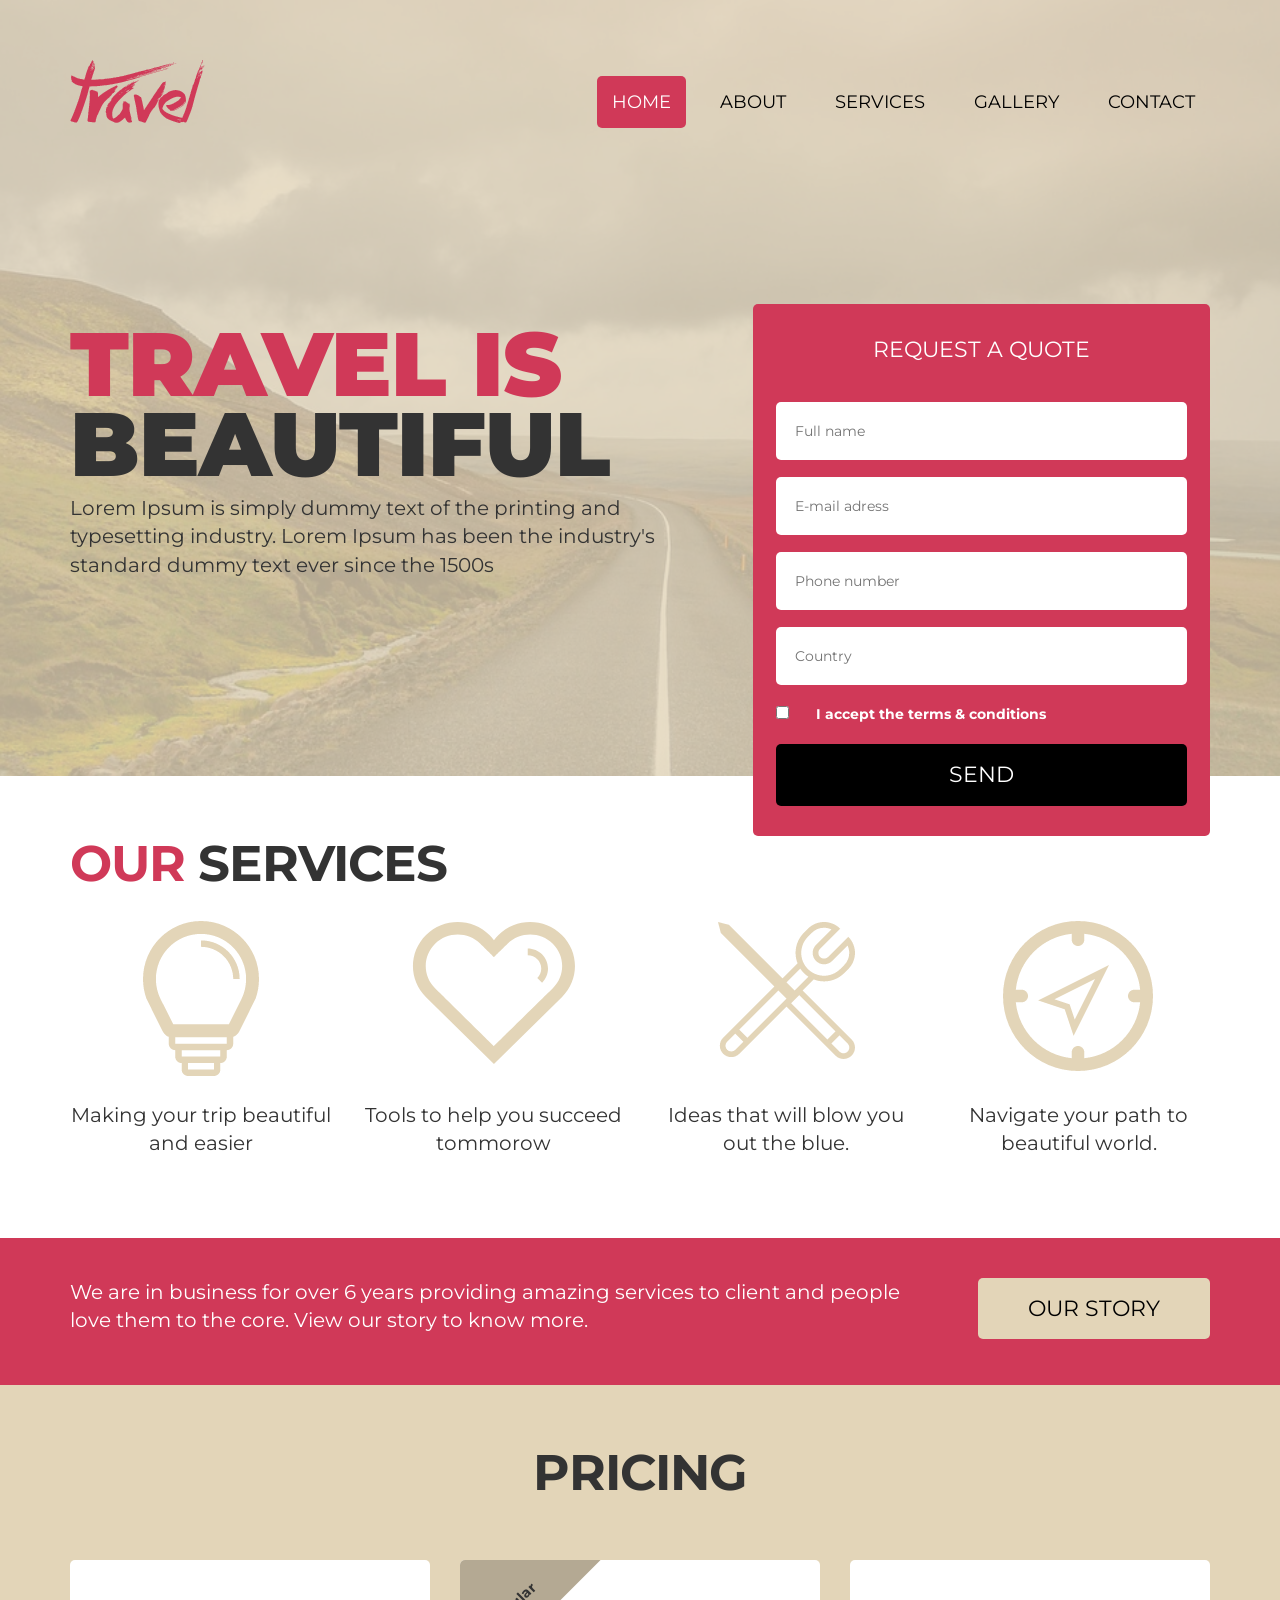
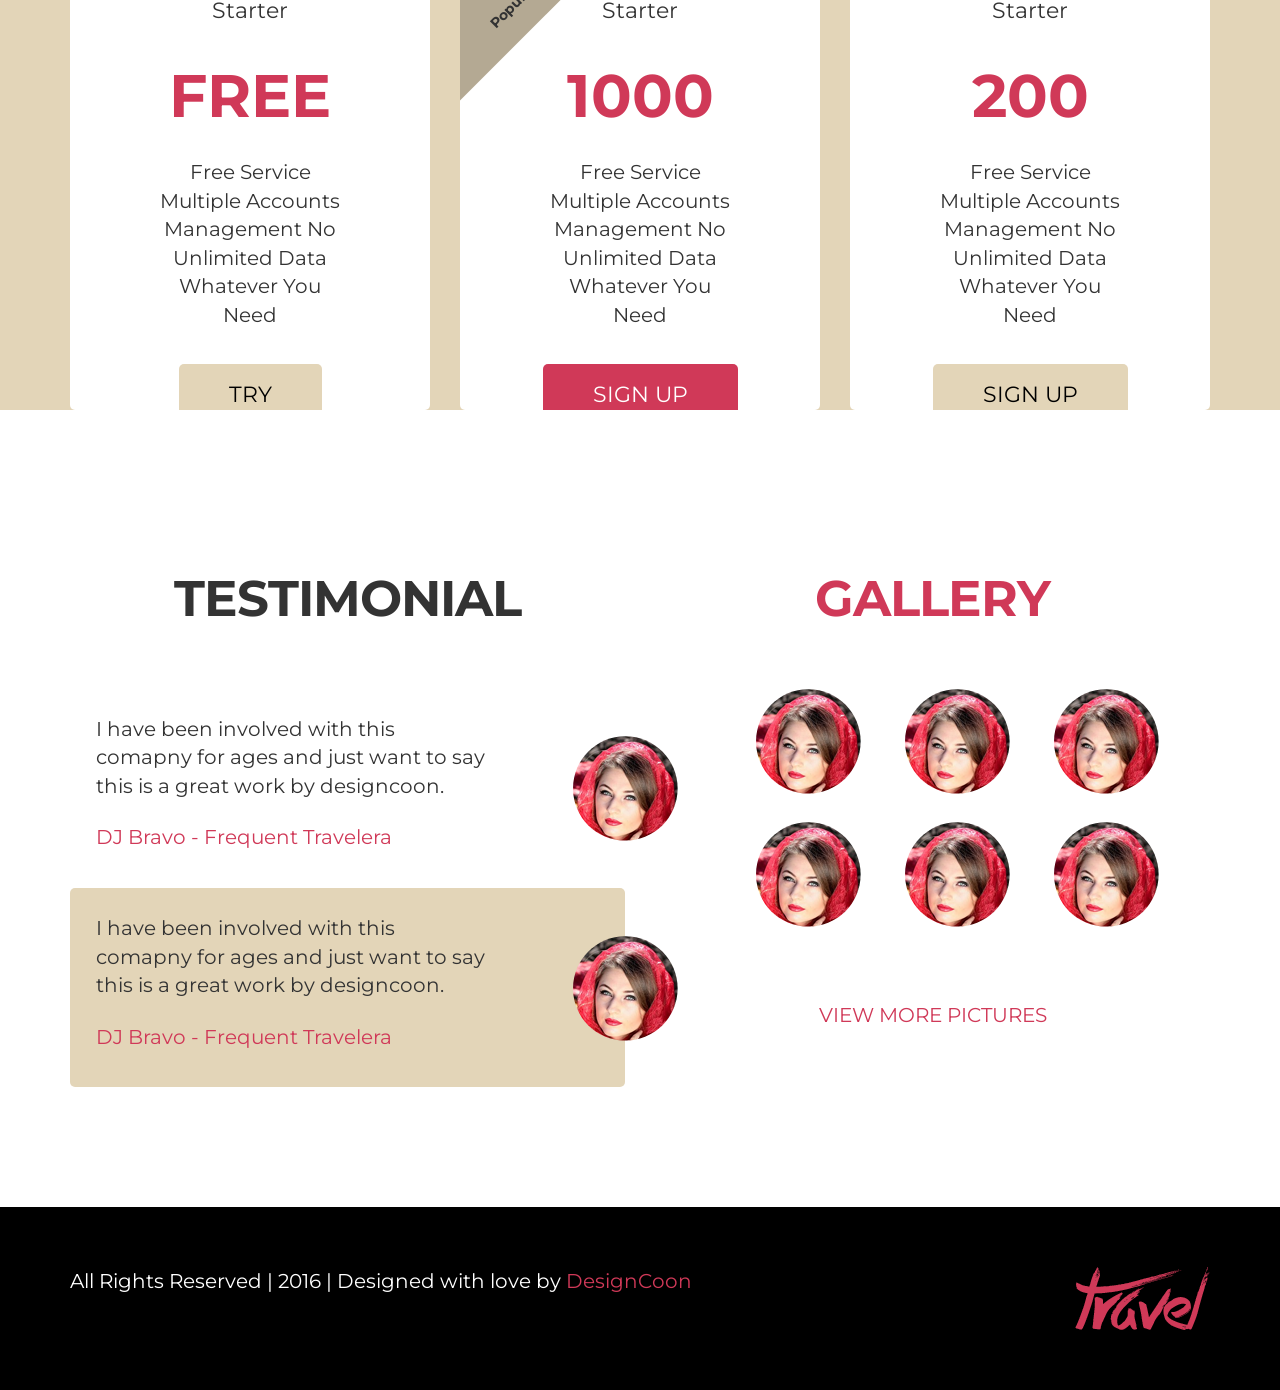
==== index.html @ 68fa76e0 "Сверстали главную страницу" ====
<!DOCTYPE html>
<html lang="en">

<head>
  <meta charset="UTF-8">
  <title>Travel</title>
  <link href="https://fonts.googleapis.com/css?family=Montserrat" rel="stylesheet">
  <link rel="stylesheet" href="https://maxcdn.bootstrapcdn.com/bootstrap/3.3.7/css/bootstrap.min.css">
  <link rel="stylesheet" href="style.css">
</head>

<body>
  <div class="wrapper">
    <div class="section welcome">
      <div class="container">
        <div class="welcome__top clearfix">
          <div class="welcome__logo">
            <img src="img/logo.png" alt="">
          </div>
          <div class="welcome__menu">
            <ul>
              <li class="active"><a href="#">Home</a></li>
              <li><a href="#">About</a></li>
              <li><a href="#">Services</a></li>
              <li><a href="#">Gallery</a></li>
              <li><a href="#">Contact</a></li>
            </ul>
          </div>
        </div>
        <div class="welcome__bottom">
          <div class="row">
            <div class="col-md-7">
              <h1 class="section__title">
                <span class="red">TRAVEL IS</span><br> BEAUTIFUL
              </h1>
              <p class="section__description">
                Lorem Ipsum is simply dummy text of the printing and typesetting industry. Lorem Ipsum has been the industry's standard dummy text ever since the 1500s
              </p>
            </div>
            <div class="col-md-5">
              <div class="section__form">
                <form action="#" class="form">
                  <p class="form__title">REQUEST A QUOTE</p>
                  <input name="name" type="text" placeholder="Full name" class="form__input">
                  <input name="email" type="text" placeholder="E-mail adress" class="form__input">
                  <input name="phone" type="text" placeholder="Phone number" class="form__input">
                  <input name="country" type="text" placeholder="Country" class="form__input">
                  <label for="accept">
                    <input id="accept" type="checkbox" class="form__checkbox"> I accept the terms & conditions
                  </label>
                  <button class="button black form__submit">send</button>
                </form>
              </div>
            </div>
          </div>
        </div>
      </div>
    </div>

    <div class="section services">
      <div class="container">
        <h2 class="section__title"><span class="red">our </span>Services</h2>
        <div class="services__blocks">
          <div class="row">

            <div class="col-md-3">
              <div class="block">
                <h3 class="block__preview"><img src="img/shape-106.png" alt=""></h3>
                <p class="block__description">Making your trip beautiful and easier</p>
              </div>
            </div>
            <div class="col-md-3">
              <div class="block">
                <h3 class="block__preview"><img src="img/shape-108.png" alt=""></h3>
                <p class="block__description">Tools to help you succeed tommorow</p>
              </div>
            </div>
            <div class="col-md-3">
              <div class="block">
                <h3 class="block__preview"><img src="img/shape-127.png" alt=""></h3>
                <p class="block__description">Ideas that will blow you out the blue.</p>
              </div>
            </div>
            <div class="col-md-3">
              <div class="block">
                <h3 class="block__preview"><img src="img/shape-97.png" alt=""></h3>
                <p class="block__description">Navigate your path to beautiful world.</p>
              </div>
            </div>
          </div>
        </div>

      </div>
    </div>

    <div class="section our-story bg-red clearfix">
      <div class="container">
        <div class="row">
          <div class="col-md-9">
            <p class="section__description pull-left">We are in business for over 6 years providing amazing services to client and people love them to the core. View our story to know more.</p>
          </div>
          <div class="col-md-3">
            <a href="#" class="button brown pull-right">our story</a>
          </div>
        </div>
      </div>
    </div>

    <div class="section pricing bg-brown">
      <div class="container">
        <h2 class="section__title">pricing</h2>
        <div class="pricing__blocks">
          <div class="row">
            <div class="col-md-4">
              <div class="block">
                <p class="block__title">Starter</p>
                <h3 class="block__price">FREE</h3>
                <p class="block__description">Free Service Multiple Accounts Management No Unlimited Data Whatever You Need</p>
                <a href="" class="button brown">Try</a>
              </div>
            </div>
            <div class="col-md-4">
              <div class="block">
               <div class="block__tag">
                 <span>Popular</span>
               </div>
                <p class="block__title">Starter</p>
                <h3 class="block__price">1000</h3>
                <p class="block__description">Free Service Multiple Accounts Management No Unlimited Data Whatever You Need</p>
                <a href="" class="button red">sign up</a>
              </div>
            </div>
            <div class="col-md-4">
              <div class="block">
                <p class="block__title">Starter</p>
                <h3 class="block__price">200</h3>
                <p class="block__description">Free Service Multiple Accounts Management No Unlimited Data Whatever You Need</p>
                <a href="" class="button brown">sign up</a>
              </div>
            </div>
          </div>
        </div>
      </div>
    </div>
    
    
    <div class="section gallery">
      <div class="container">
        <div class="row">
          <div class="col-md-6">
            <h2 class="section__title">TESTIMONIAL</h2>
            <div class="gallery__feedbacks">
             
              <div class="feedback">
                <p class="feedback__title">I have been involved with this comapny for ages and just want to say this is a great work by designcoon.</p>
                <p class="feedback__name">
                  DJ Bravo - Frequent Travelera
                </p>
                <div class="feedback__preview">
                  <img src="img/layer-7.png" alt="">
                </div>
              </div>
              
              <div class="feedback bg-brown">
                <p class="feedback__title">I have been involved with this comapny for ages and just want to say this is a great work by designcoon.</p>
                <p class="feedback__name">
                  DJ Bravo - Frequent Travelera
                </p>
                <div class="feedback__preview">
                  <img src="img/layer-7.png" alt="">
                </div>
              </div>
              
            </div>
          </div>
          <div class="col-md-6">
            <h2 class="section__title"><span class="red">gallery</span></h2>
            <div class="gallery__images">
              <div class="image">
                <img src="img/layer-7.png" alt="">
              </div>
              <div class="image">
                <img src="img/layer-7.png" alt="">
              </div>
              <div class="image">
                <img src="img/layer-7.png" alt="">
              </div>
              <div class="image">
                <img src="img/layer-7.png" alt="">
              </div>
              <div class="image">
                <img src="img/layer-7.png" alt="">
              </div>
              <div class="image">
                <img src="img/layer-7.png" alt="">
              </div>
            </div>
            <p class="gallery__more"><a href="#">VIEW MORE PICTURES</a></p>
          </div>
        </div>
      </div>
    </div>
    
    <div class="footer bg-black">
      <div class="container">
        <p class="copyrights pull-left">
          All Rights Reserved |  2016  |  Designed with love by <span class="red">DesignCoon</span>
        </p>
        <div class="logo pull-right">
          <img src="img/logo.png" alt="">
        </div>
      </div>
    </div>
  </div>
</body>

</html>
---- style.css ----
* {
  box-sizing: border-box;
  margin: 0;
  padding: 0;
  font-family: Montserrat; }

p {
  font-size: 20px;
  font-weight: 400; }

ul {
  margin-left: 0;
  list-style: none; }

a {
  text-decoration: none;
  color: #000; }
  a:hover {
    text-decoration: none;
    color: #000; }

.bg-red {
  background-color: #d03958; }

.bg-brown {
  background-color: #e3d5b8; }

.bg-black {
  background-color: #000; }

.red {
  color: #d03958; }

.section__title {
  font-size: 50px;
  font-weight: 700;
  text-transform: uppercase;
  letter-spacing: -1px; }
.section__form {
  background-color: #d03958;
  border-radius: 5px;
  padding: 30px 23px;
  color: #ffffff; }
  .section__form .form__title {
    font-size: 22px;
    margin-bottom: 37px;
    text-transform: uppercase;
    text-align: center; }
  .section__form .form__input {
    border-radius: 5px;
    padding: 19px;
    width: 100%;
    margin-bottom: 17px;
    color: #b5b5b5;
    border: none; }
  .section__form .form__checkbox {
    margin-right: 23px; }
  .section__form .form__submit {
    width: 100%; }
  .section__form .form label {
    margin-bottom: 20px; }

.button {
  font-size: 22px;
  font-weight: 400;
  text-transform: uppercase;
  padding: 15px 50px;
  border-radius: 5px;
  transition: all .5s;
  border: none;
  display: inline-block; }
  .button.red {
    background-color: #d03958;
    color: #fff; }
  .button.brown {
    background-color: #e3d5b8;
    color: #000; }
  .button.black {
    background-color: #000;
    color: #fff; }
  .button:hover {
    background-color: #fff;
    color: #d03958; }

.welcome {
  padding-top: 60px;
  background: url(img/roadway-1149579_960_720.jpg) top center no-repeat;
  background-size: 100% 100%;
  position: relative; }
  .welcome:before {
    content: " ";
    display: block;
    position: absolute;
    top: 0;
    left: 0;
    right: 0;
    bottom: 0;
    background-color: #e3d5b8;
    opacity: 0.8; }
  .welcome__top {
    position: relative;
    z-index: 10; }
  .welcome__bottom {
    margin-top: 178px; }
  .welcome__logo {
    float: left; }
  .welcome__menu {
    float: right;
    margin-top: 30px; }
    .welcome__menu ul li {
      display: inline-block;
      margin-left: 15px; }
      .welcome__menu ul li a {
        font-size: 18px;
        text-transform: uppercase;
        padding: 15px;
        border-radius: 5px; }
      .welcome__menu ul li.active a {
        background: #d03958;
        color: #fff; }
  .welcome .section__title {
    font-size: 90px;
    font-weight: 900;
    line-height: 80px; }
  .welcome .section__form {
    margin-bottom: -60px; }

.services {
  padding: 40px 0 70px; }
  .services__blocks {
    text-align: center; }
    .services__blocks .block__preview {
      height: 170px; }
      .services__blocks .block__preview img {
        max-width: 100%; }

.our-story {
  color: #fff;
  padding: 40px 0; }

.pricing .section__title {
  text-align: center;
  margin: 60px 0; }
.pricing__blocks {
  text-align: center; }
  .pricing__blocks .block {
    padding: 35px 15px;
    background-color: #fff;
    border-radius: 5px;
    height: 450px;
    position: relative;
    overflow: hidden; }
    .pricing__blocks .block__title {
      font-size: 22px;
      margin-bottom: 37px; }
    .pricing__blocks .block__price {
      font-size: 60px;
      font-weight: 700;
      color: #d03958;
      text-transform: uppercase;
      margin-bottom: 29px; }
    .pricing__blocks .block__description {
      margin: 0 auto 34px;
      max-width: 200px; }
    .pricing__blocks .block__tag {
      position: absolute;
      left: -96px;
      top: -76px;
      background-color: #b4a993;
      padding: 127px 82px 20px;
      transform: rotate(-45deg);
      font-weight: bold; }

.gallery {
  text-align: center;
  margin-top: 141px;
  margin-bottom: 120px; }
  .gallery .section__title {
    margin-bottom: 63px; }
  .gallery__feedbacks .feedback {
    position: relative;
    text-align: left;
    border-radius: 5px;
    padding: 26px;
    padding-right: 130px; }
    .gallery__feedbacks .feedback__preview {
      position: Absolute;
      width: 105px;
      height: 105px;
      right: -53px;
      top: calc(50% - 52px); }
      .gallery__feedbacks .feedback__preview img {
        width: 100%; }
    .gallery__feedbacks .feedback__name {
      margin-top: 23px;
      color: #d03958; }
  .gallery__images {
    padding-left: 50px; }
    .gallery__images .image {
      display: inline-block;
      margin: 0 20px 28px; }
  .gallery__more {
    margin-top: 46px; }
    .gallery__more a {
      color: #d03958; }

.footer {
  padding: 60px 0;
  color: #fff; }

/*# sourceMappingURL=style.css.map */
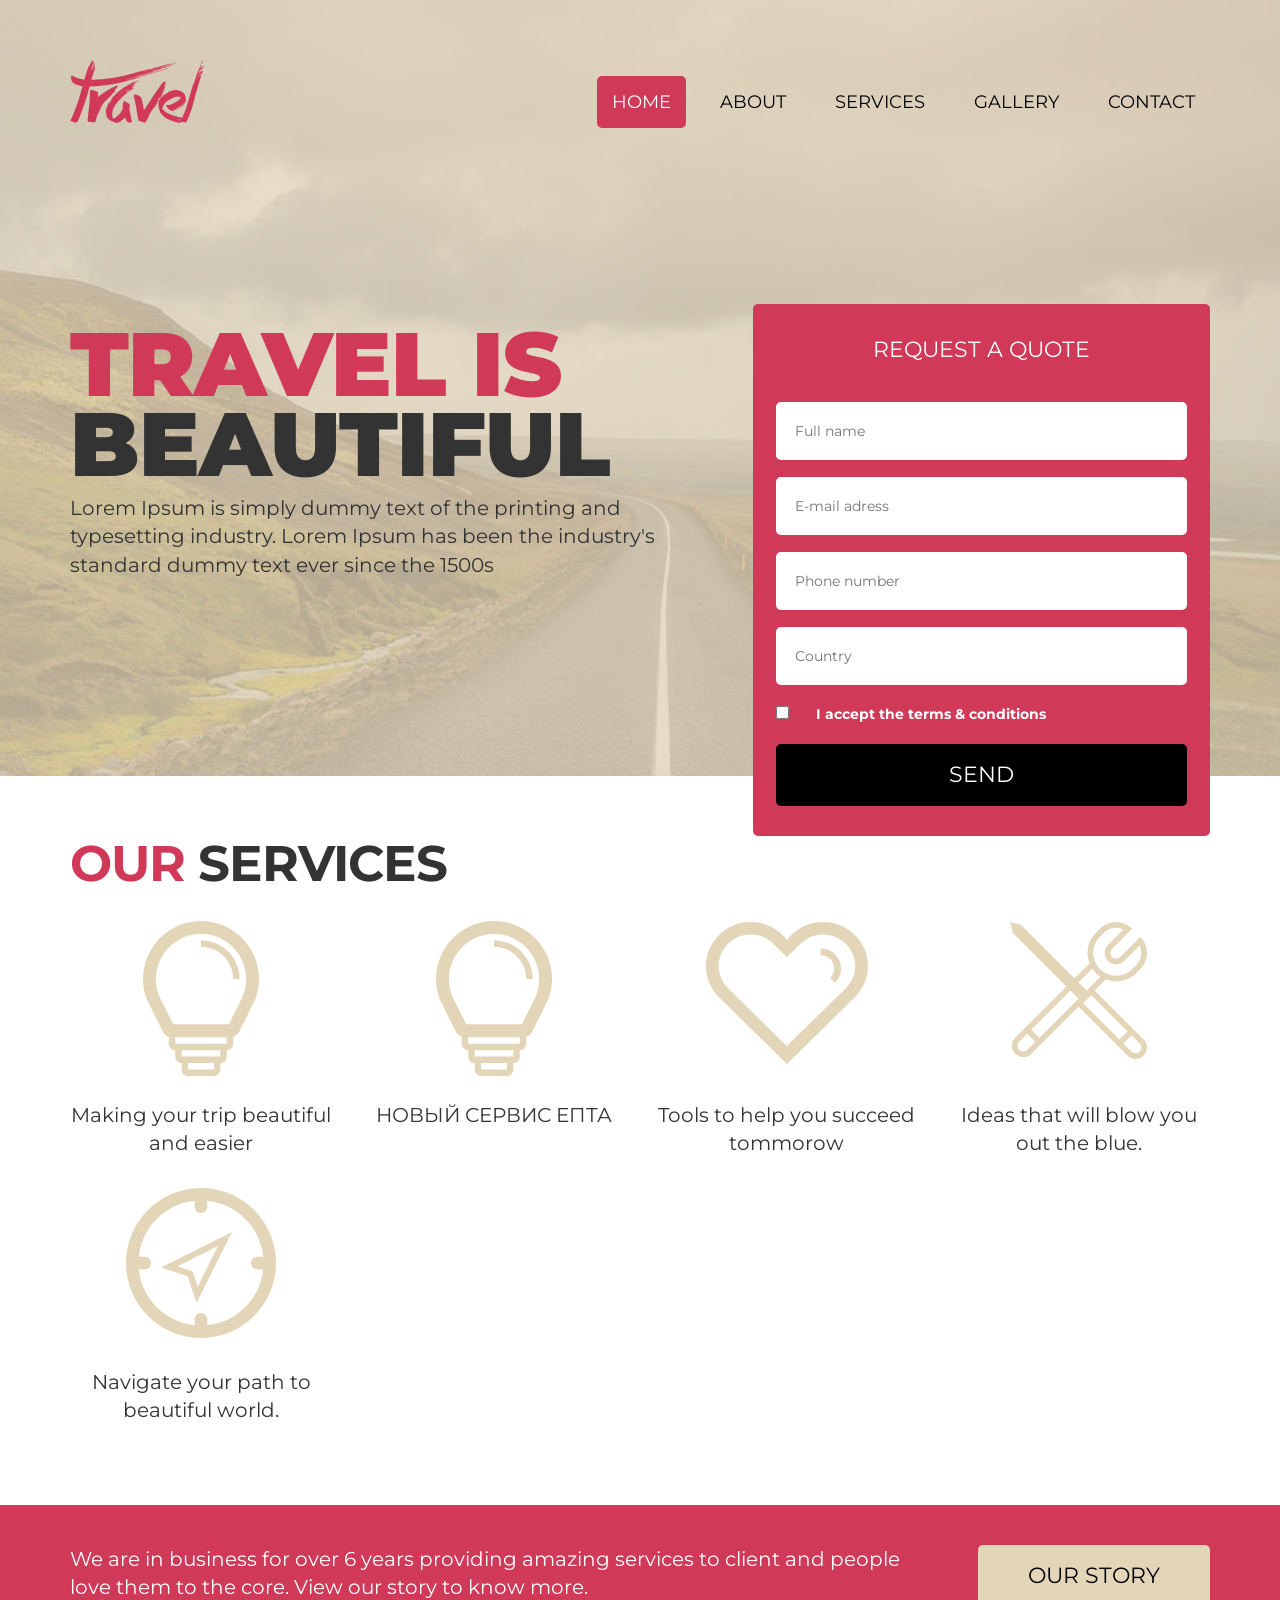
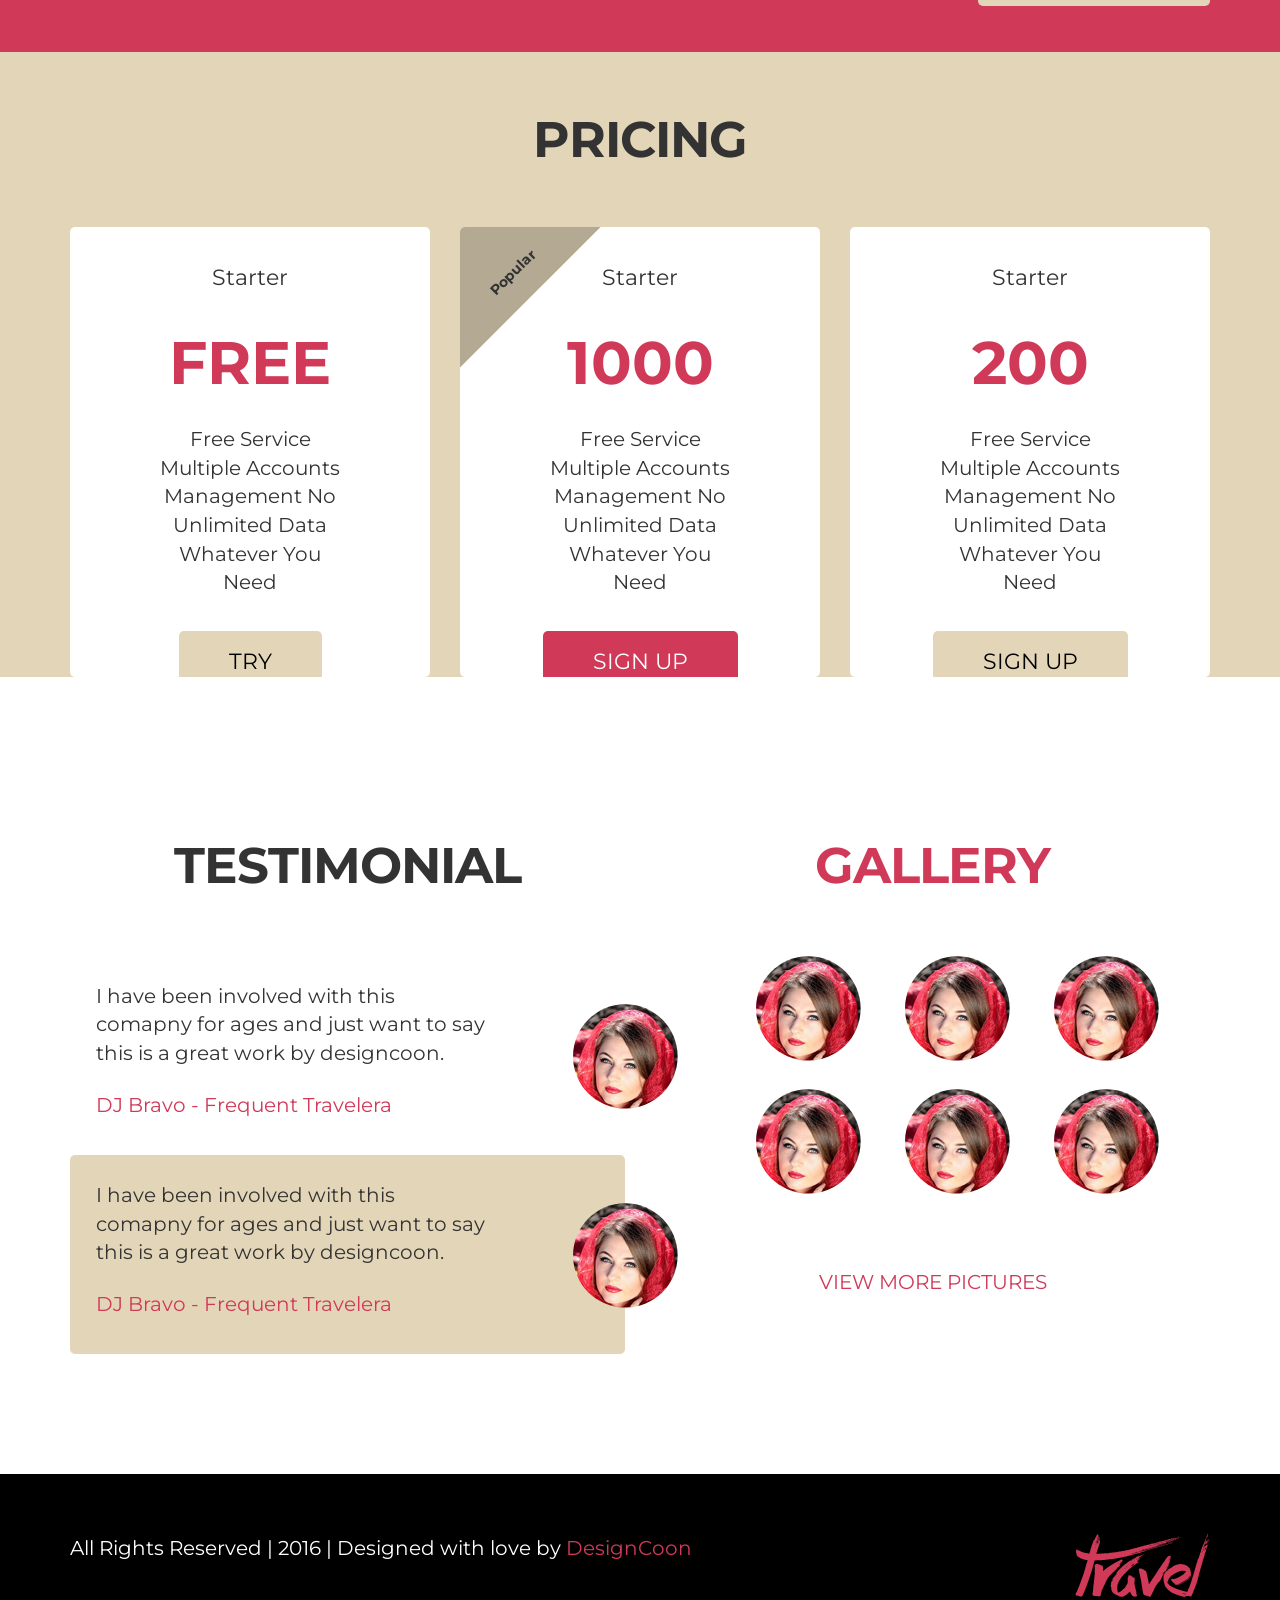
==== commit e577ce46: "Добавил новый сервис" ====
--- a/index.html
+++ b/index.html
@@ -69,6 +69,14 @@
                 <p class="block__description">Making your trip beautiful and easier</p>
               </div>
             </div>
+            
+             <div class="col-md-3">
+              <div class="block">
+                <h3 class="block__preview"><img src="img/shape-106.png" alt=""></h3>
+                <p class="block__description">НОВЫЙ СЕРВИС ЕПТА</p>
+              </div>
+            </div>
+            
             <div class="col-md-3">
               <div class="block">
                 <h3 class="block__preview"><img src="img/shape-108.png" alt=""></h3>
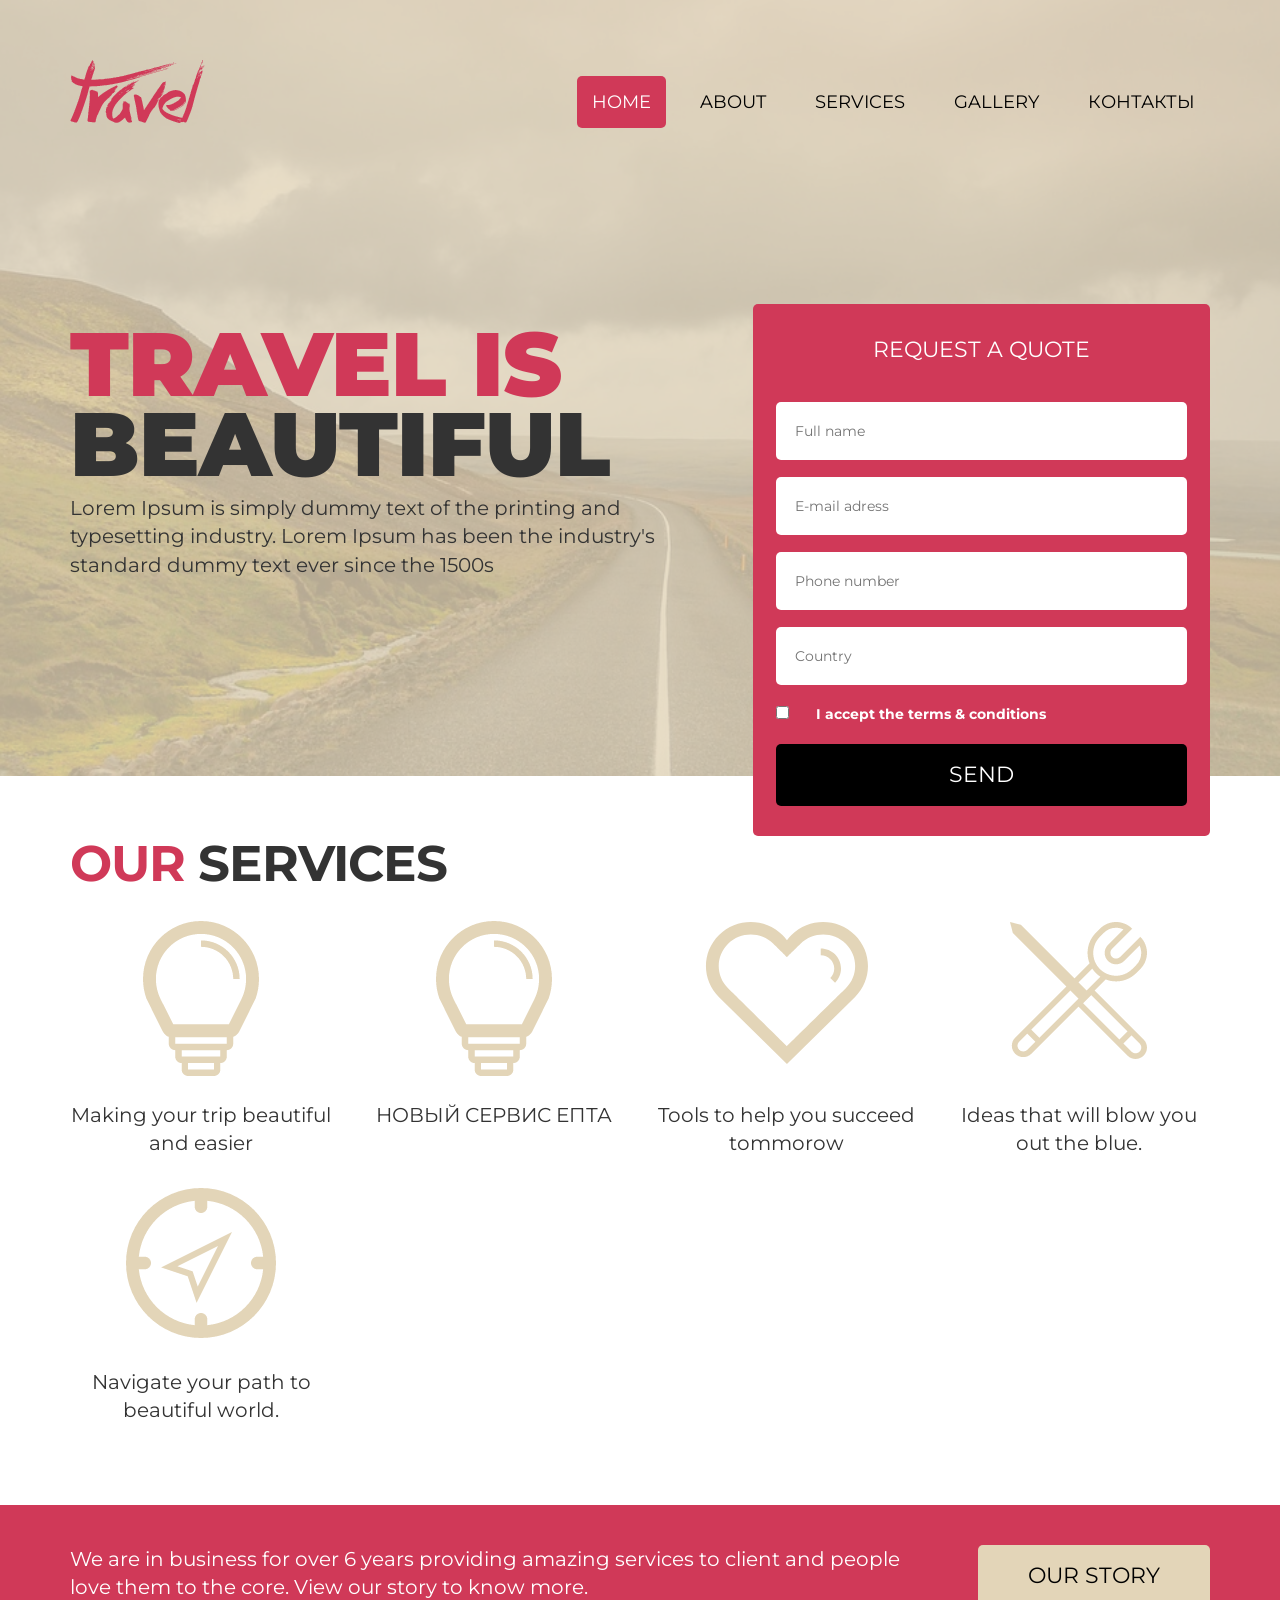
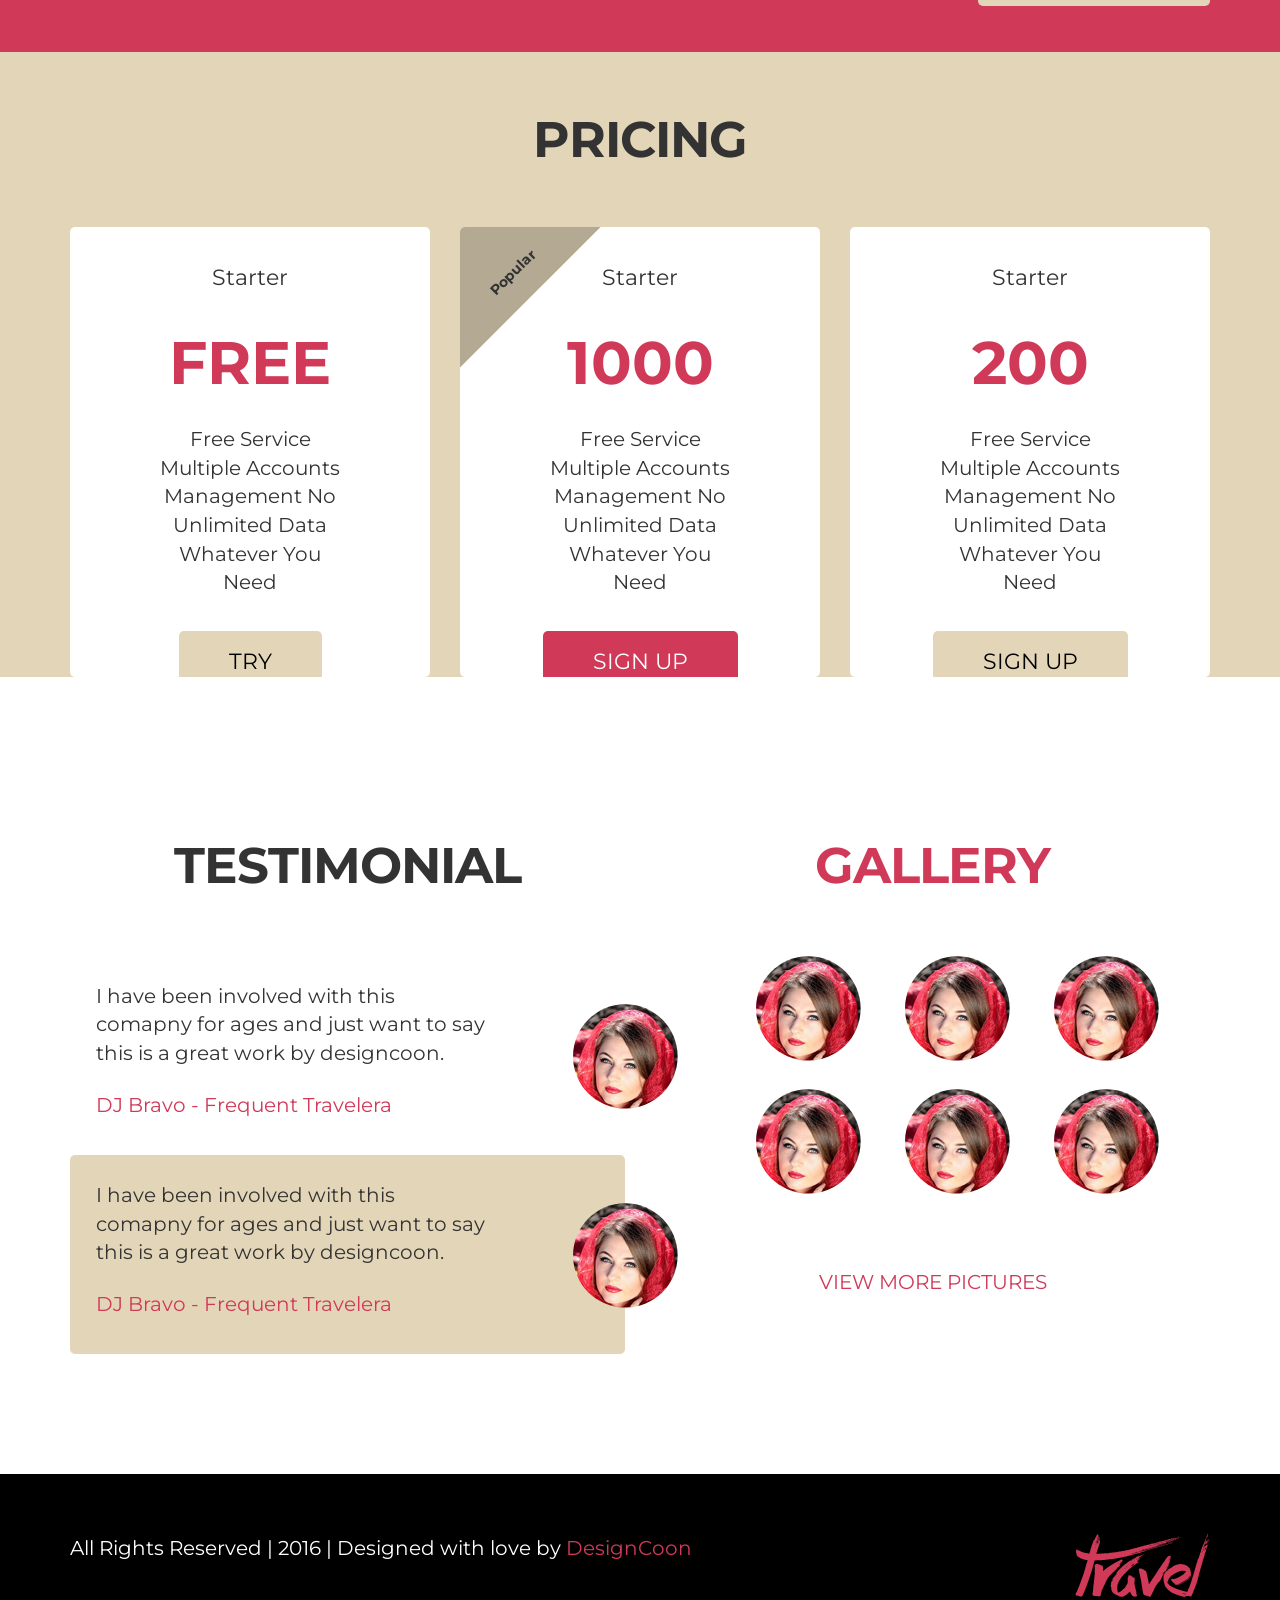
==== commit 699a7f92: "Переименовал пункт меню" ====
--- a/index.html
+++ b/index.html
@@ -23,7 +23,7 @@
               <li><a href="#">About</a></li>
               <li><a href="#">Services</a></li>
               <li><a href="#">Gallery</a></li>
-              <li><a href="#">Contact</a></li>
+              <li><a href="#">Контакты</a></li>
             </ul>
           </div>
         </div>
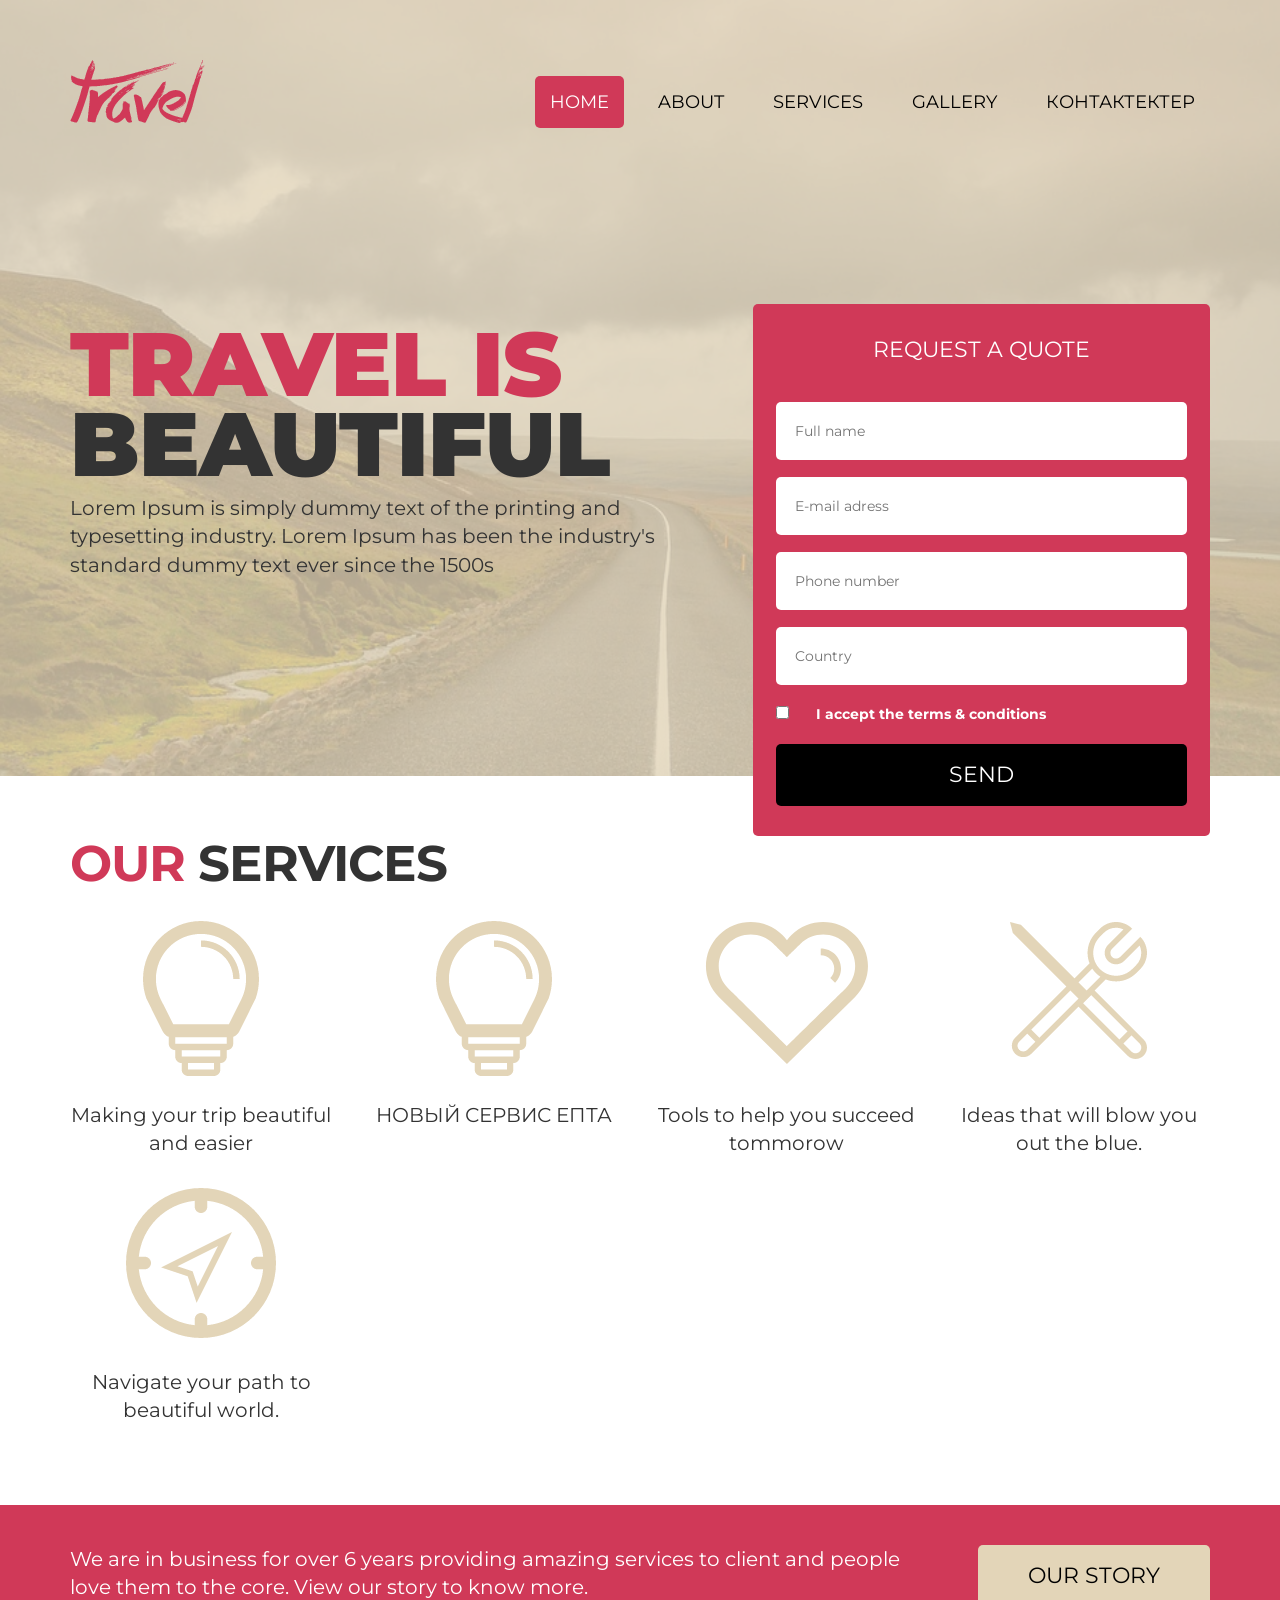
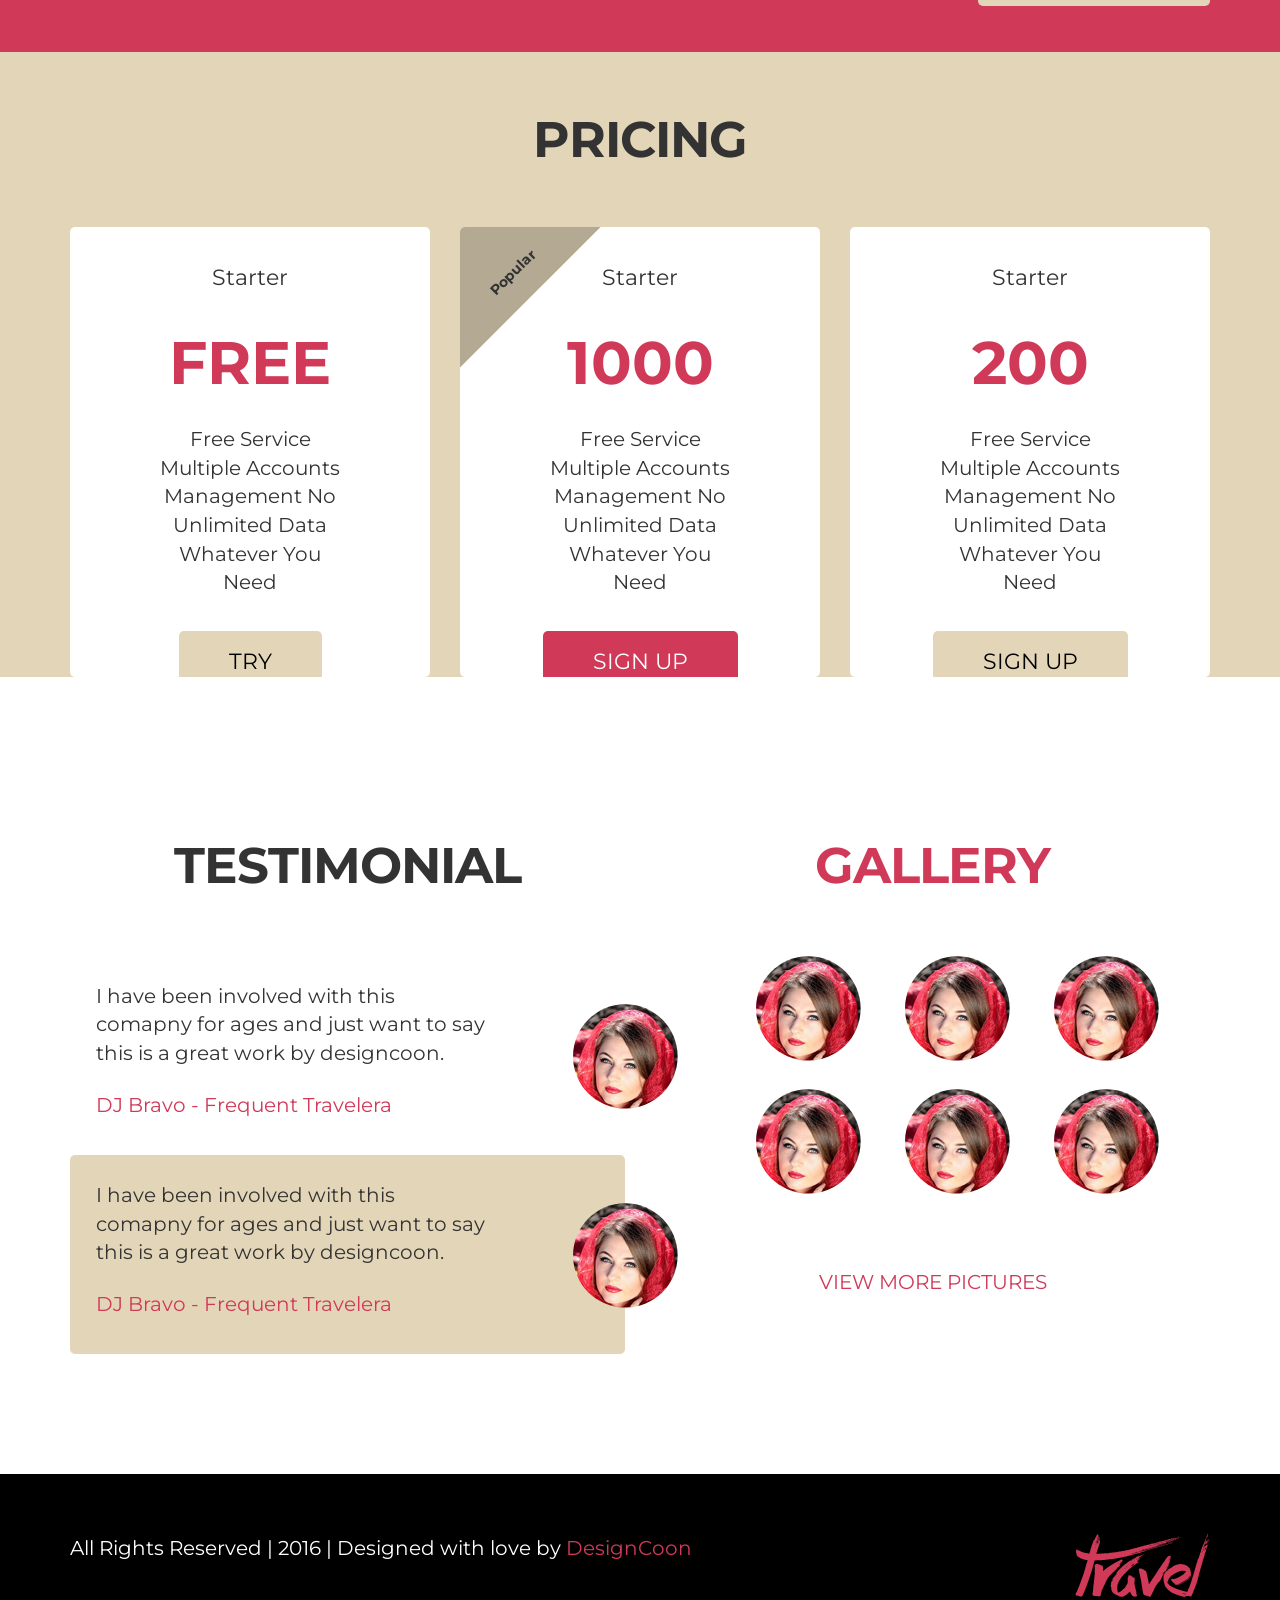
==== commit df8eeac4: "Переименовал меню тоже" ====
--- a/index.html
+++ b/index.html
@@ -23,7 +23,7 @@
               <li><a href="#">About</a></li>
               <li><a href="#">Services</a></li>
               <li><a href="#">Gallery</a></li>
-              <li><a href="#">Контакты</a></li>
+              <li><a href="#">Контактектер</a></li>
             </ul>
           </div>
         </div>
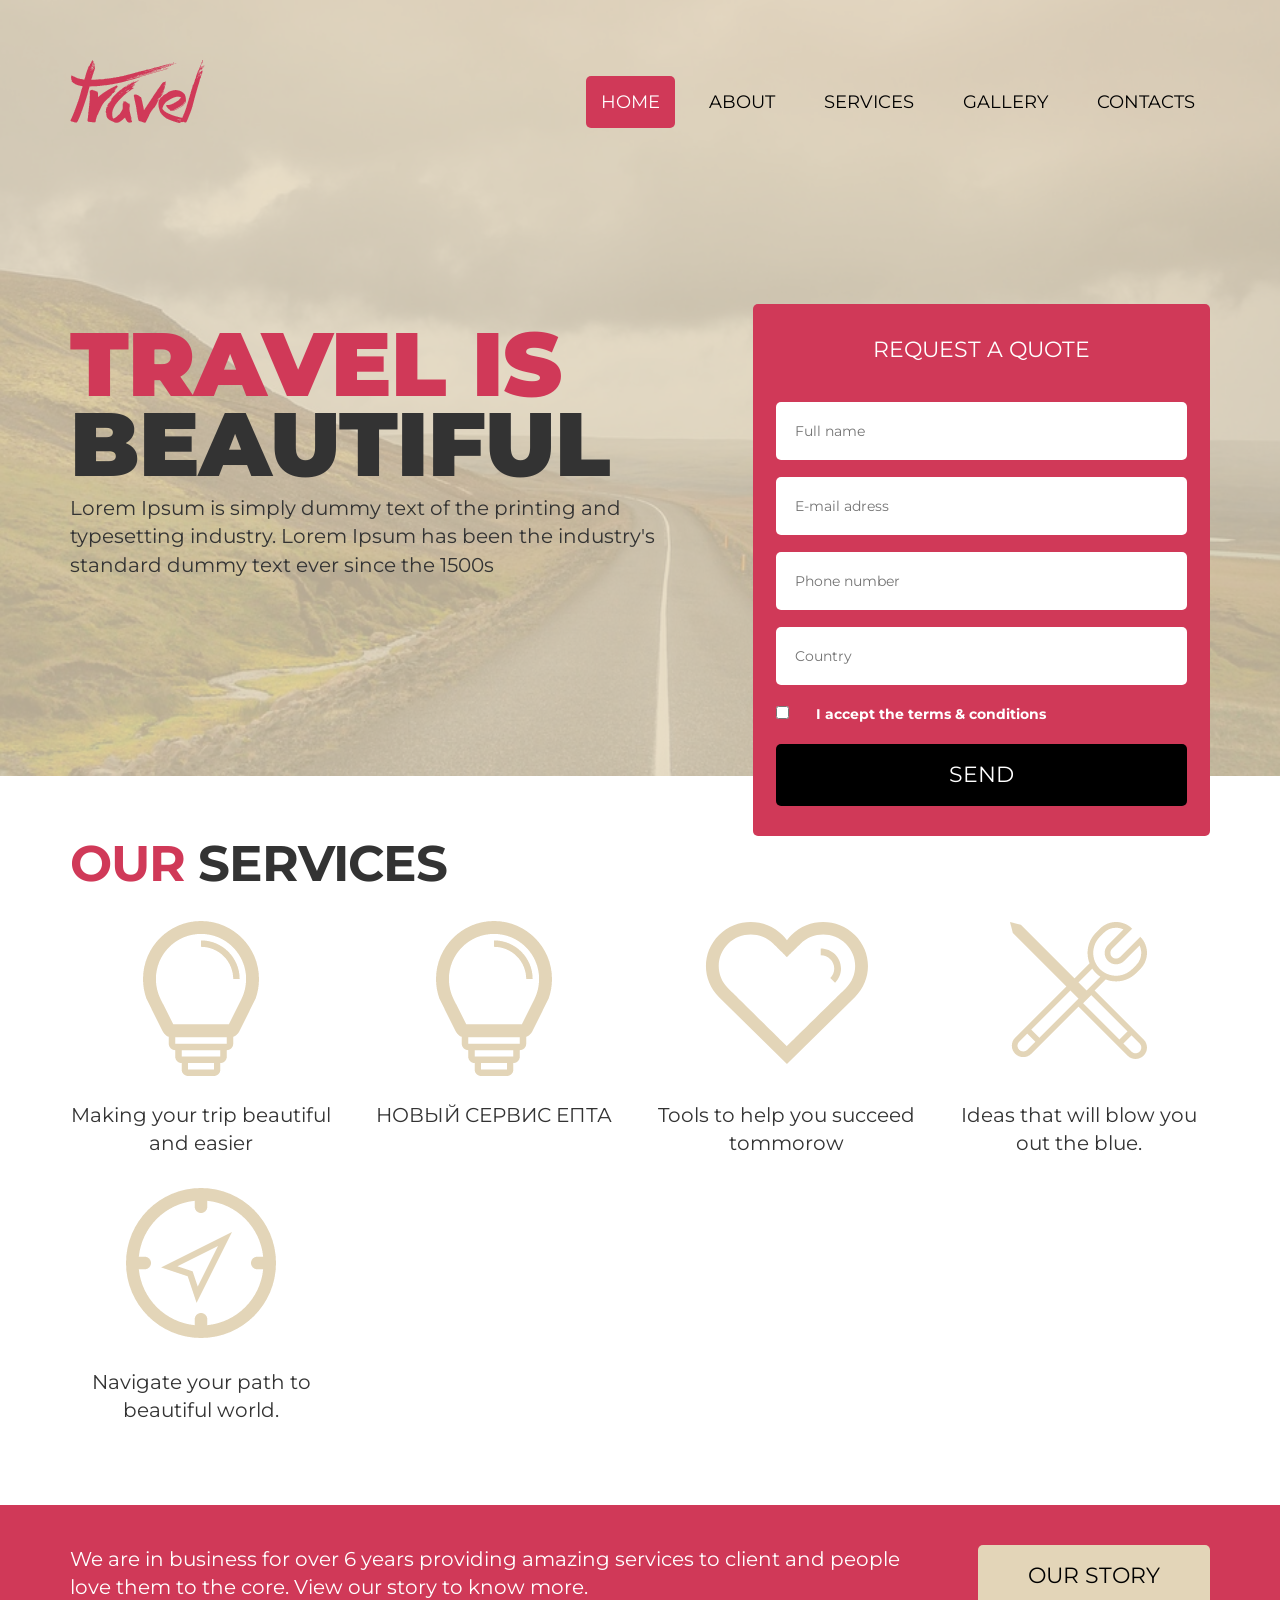
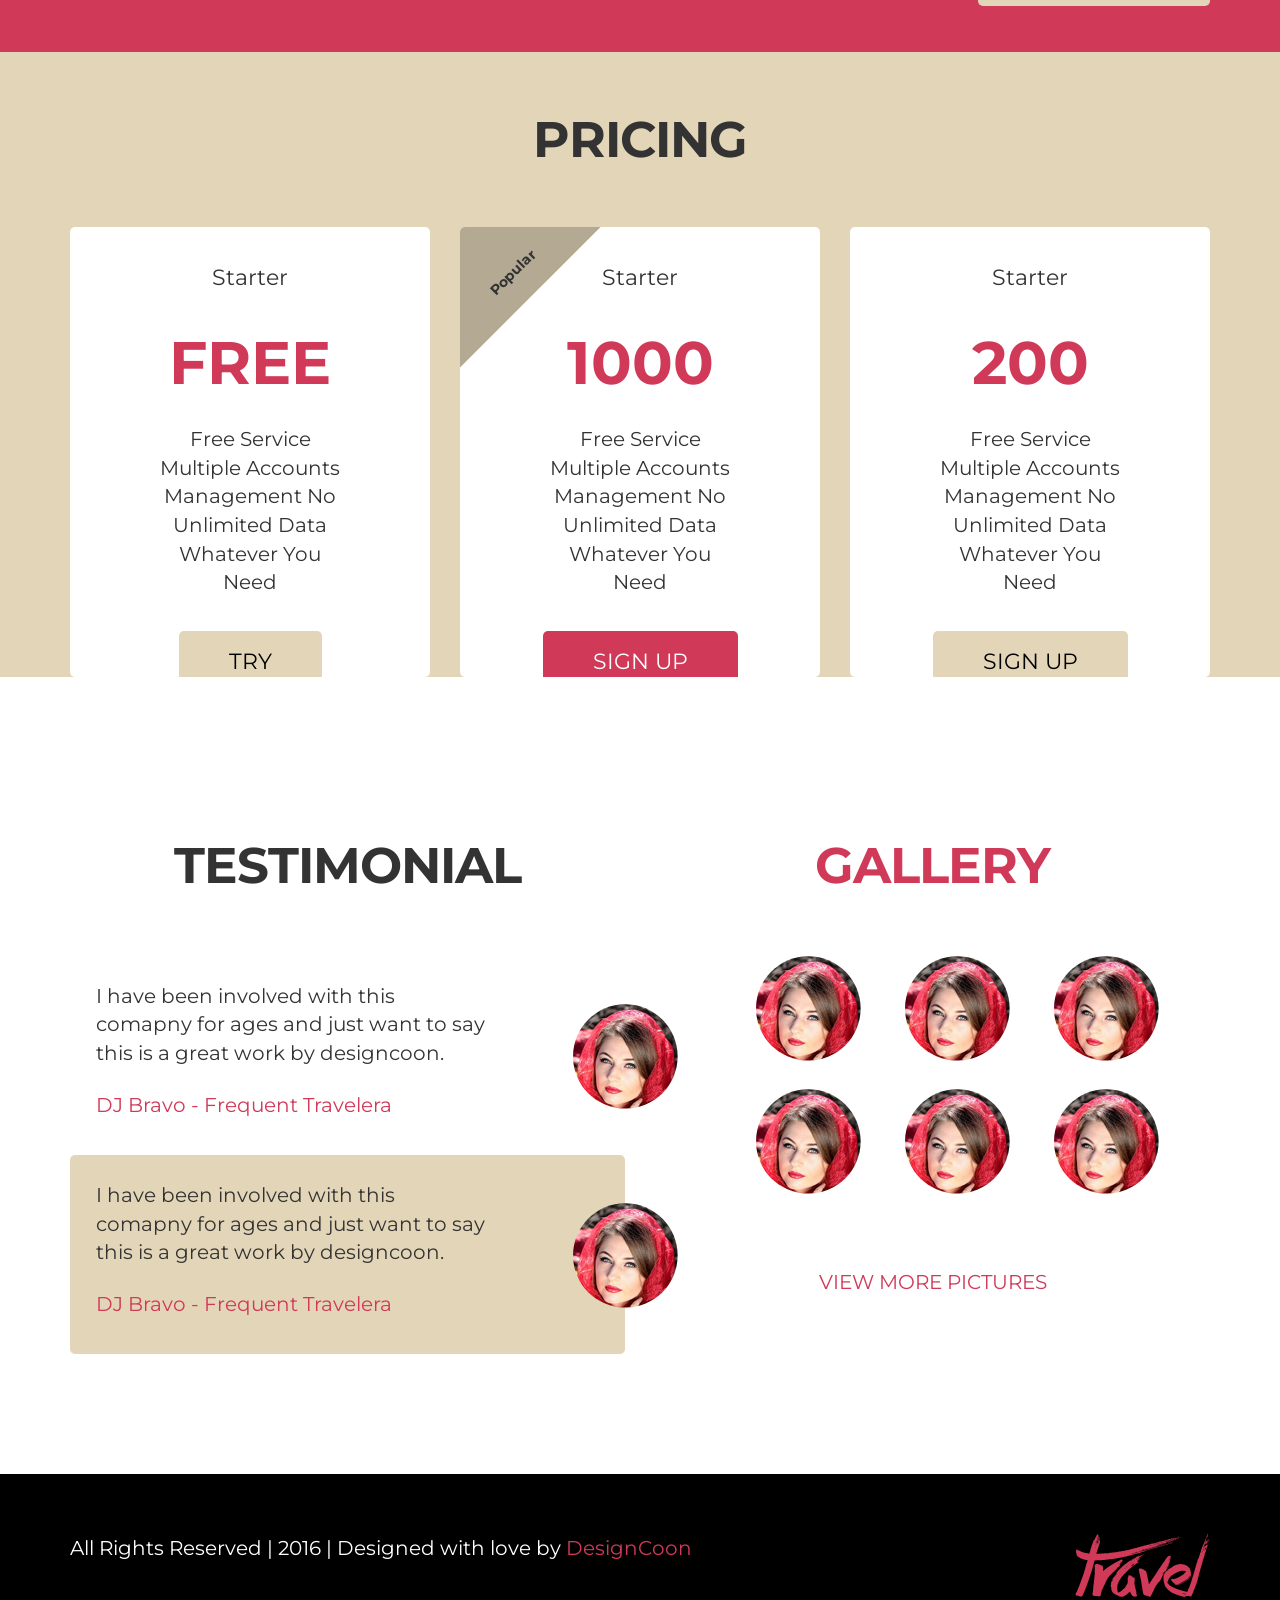
==== commit 29e7d162: "Merge" ====
--- a/index.html
+++ b/index.html
@@ -23,7 +23,7 @@
               <li><a href="#">About</a></li>
               <li><a href="#">Services</a></li>
               <li><a href="#">Gallery</a></li>
-              <li><a href="#">Контактектер</a></li>
+              <li><a href="#">Contacts</a></li>
             </ul>
           </div>
         </div>
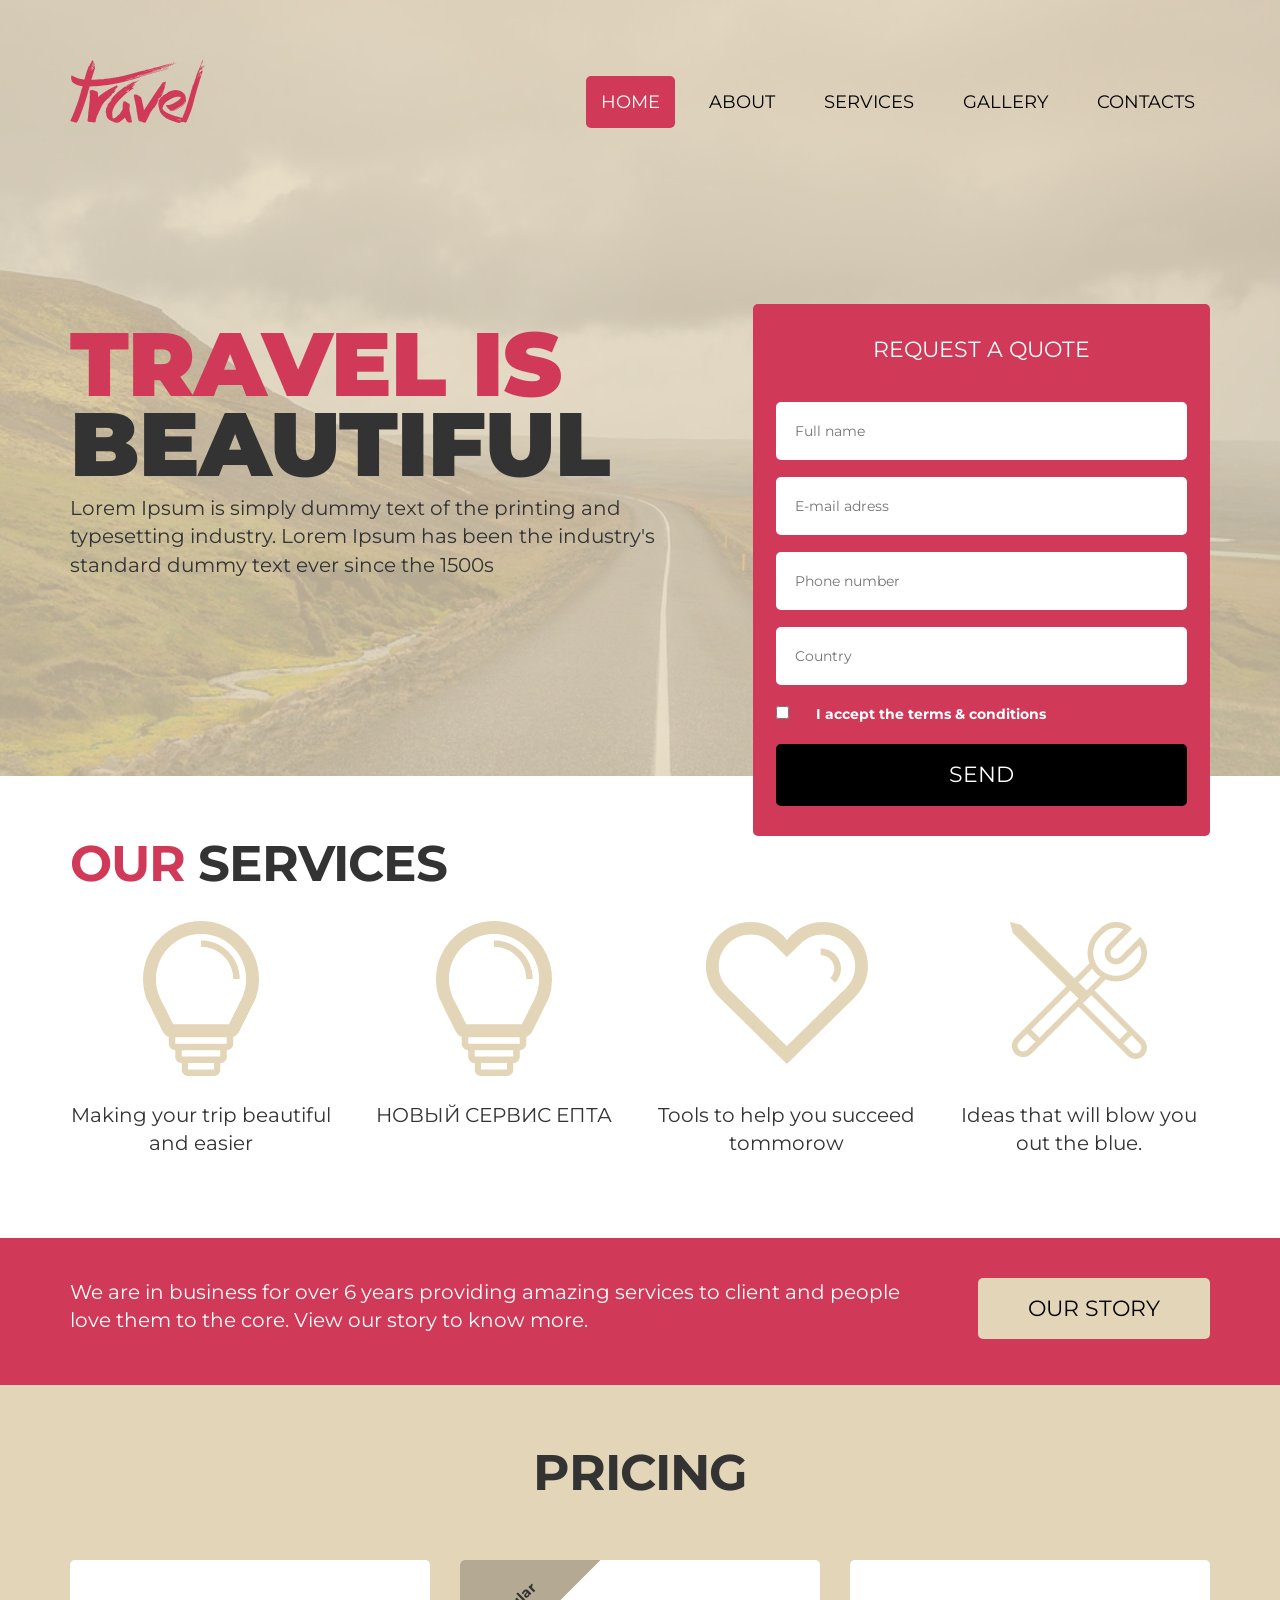
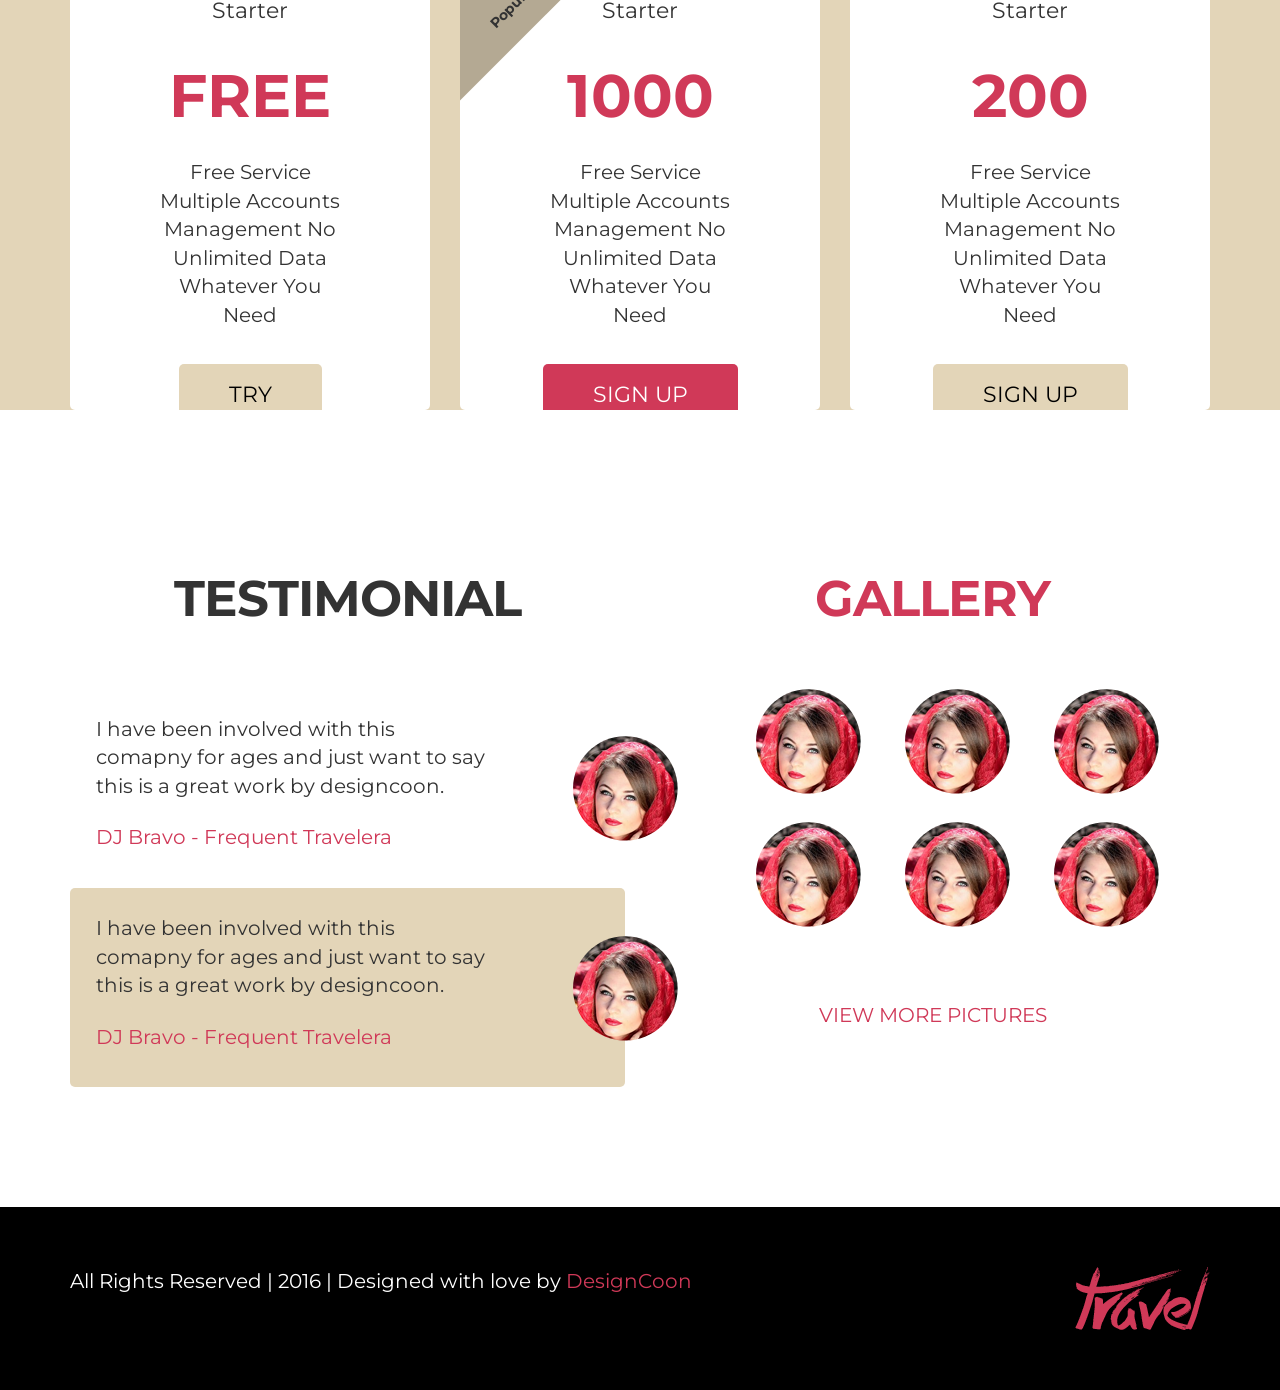
==== commit db8bca8e: "Update index.html" ====
--- a/index.html
+++ b/index.html
@@ -89,12 +89,7 @@
                 <p class="block__description">Ideas that will blow you out the blue.</p>
               </div>
             </div>
-            <div class="col-md-3">
-              <div class="block">
-                <h3 class="block__preview"><img src="img/shape-97.png" alt=""></h3>
-                <p class="block__description">Navigate your path to beautiful world.</p>
-              </div>
-            </div>
+          
           </div>
         </div>
 
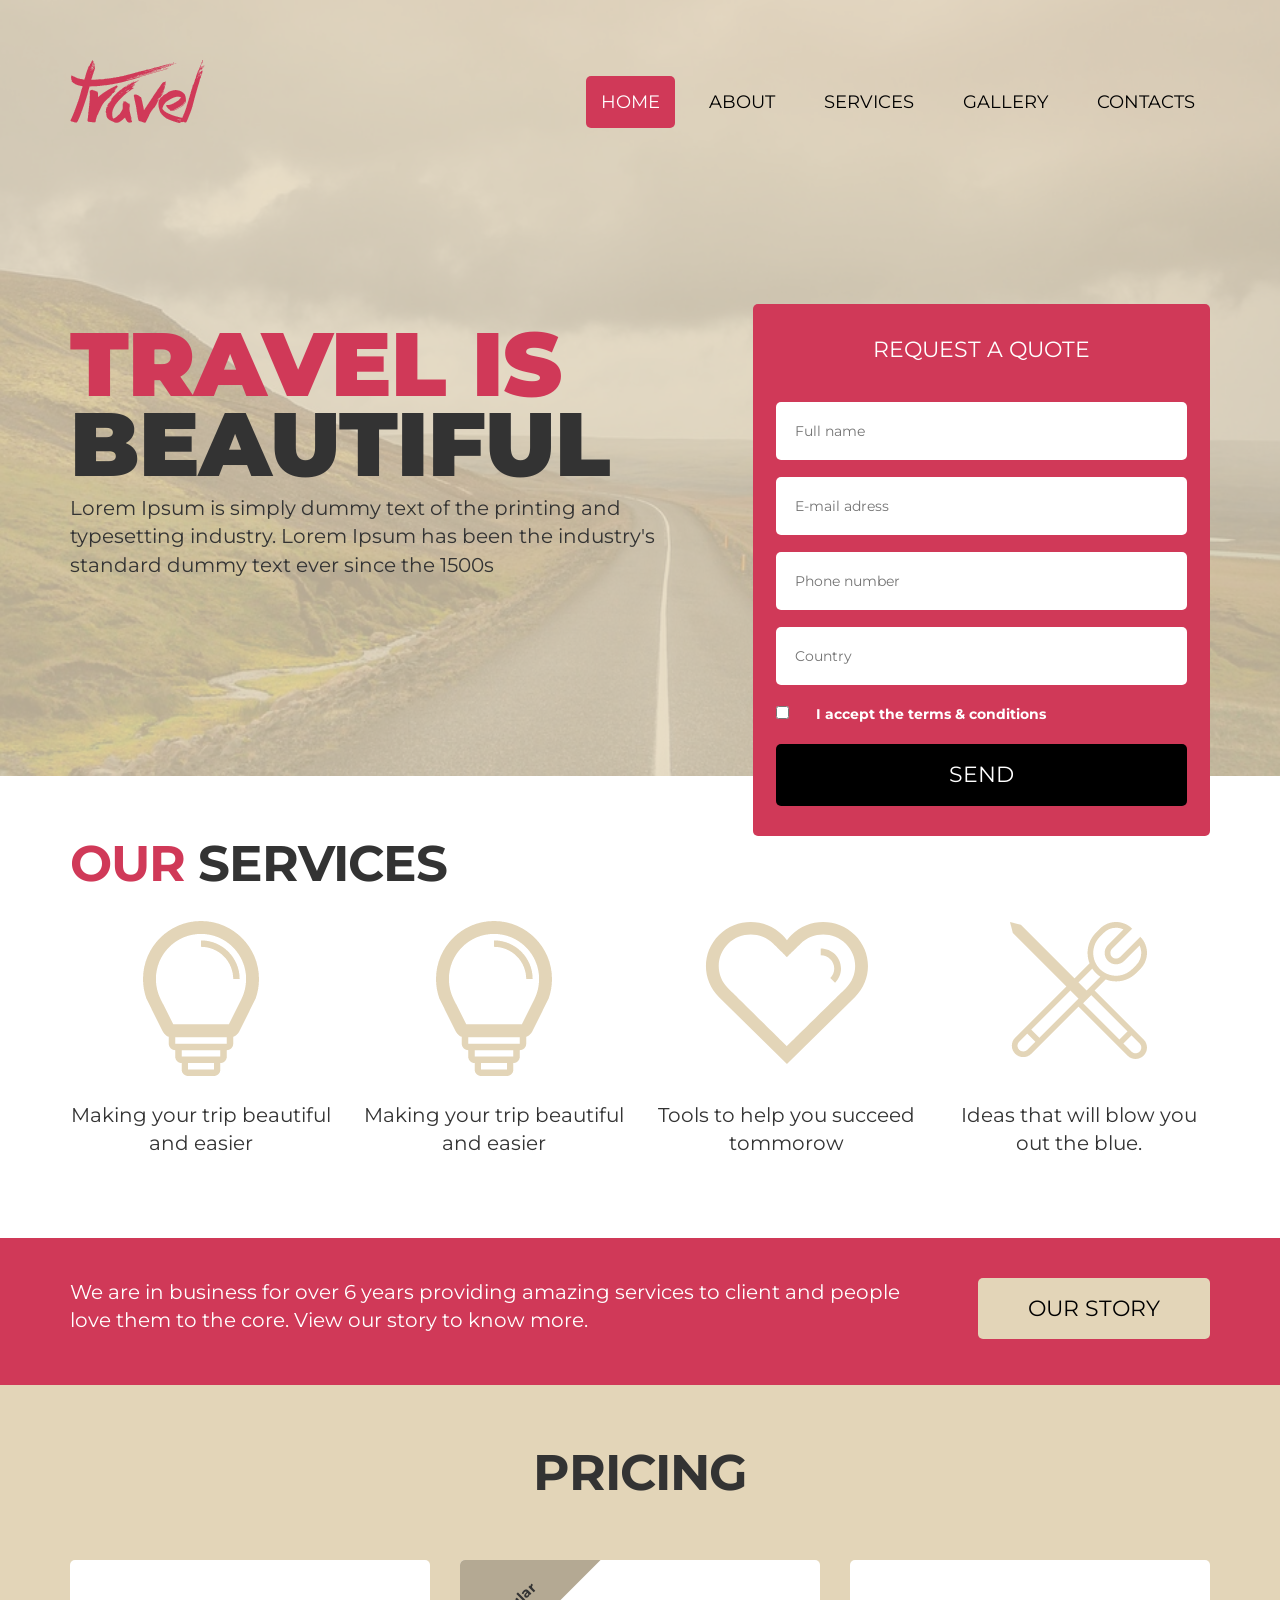
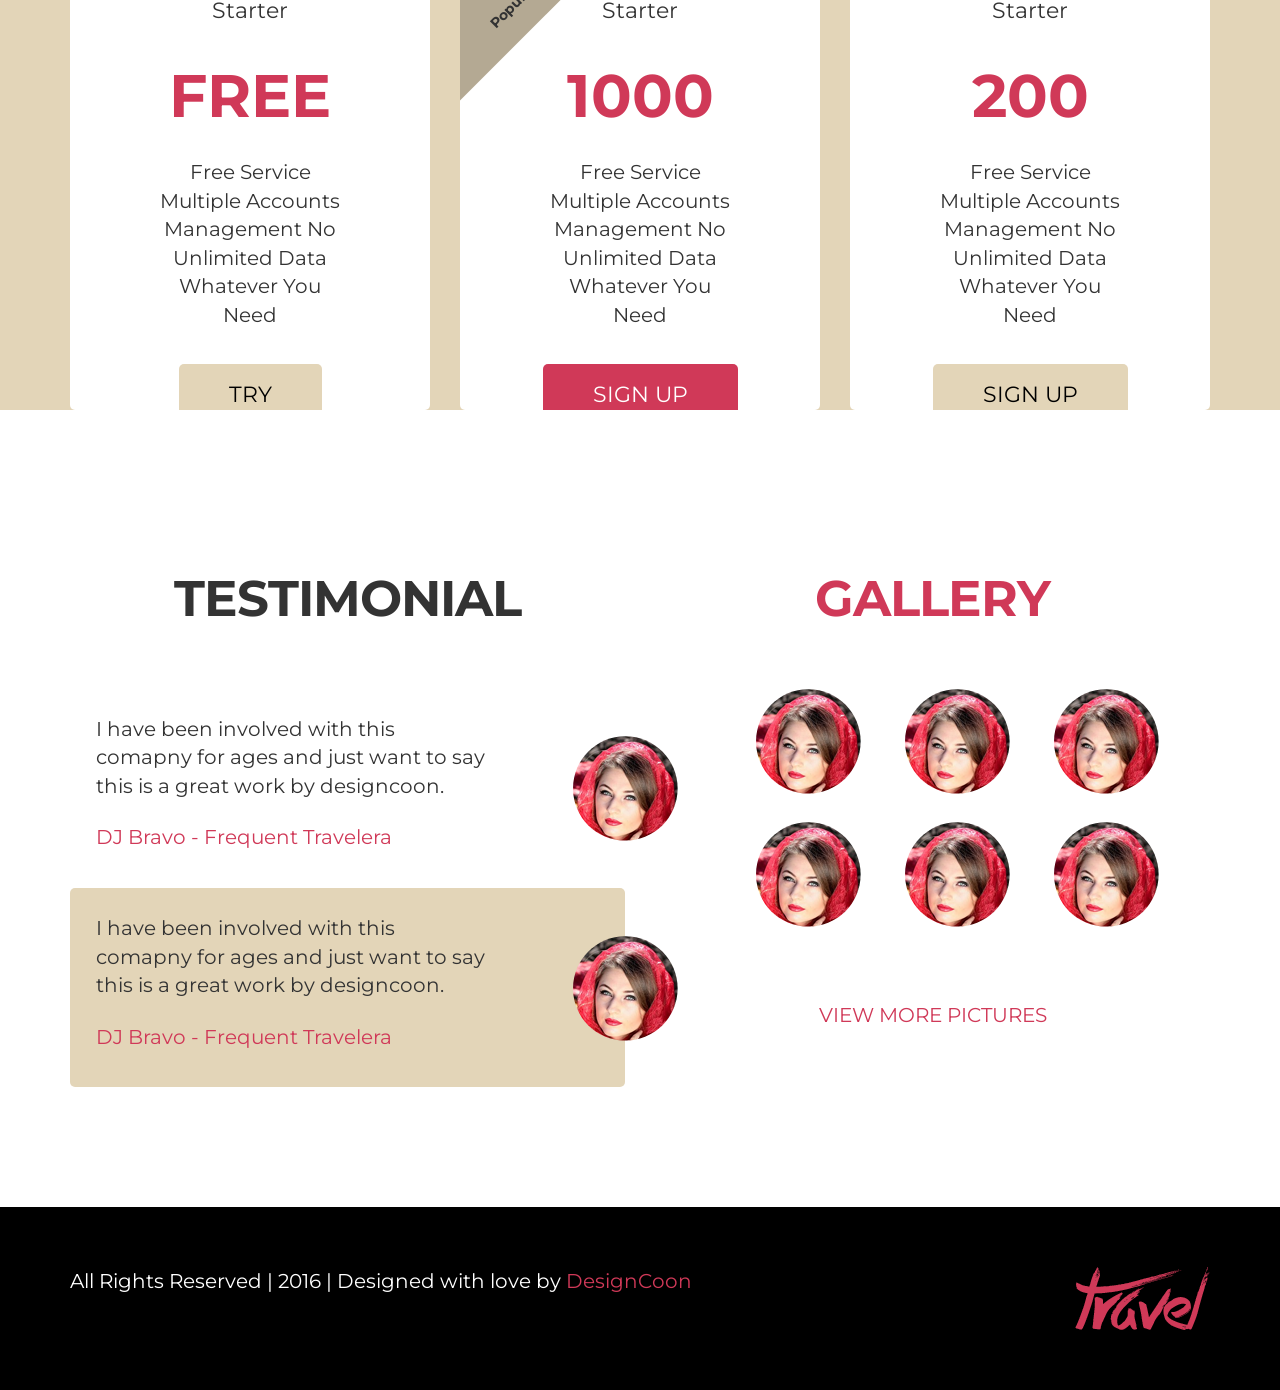
==== commit 3105ba4d: "Update index.html" ====
--- a/index.html
+++ b/index.html
@@ -69,13 +69,14 @@
                 <p class="block__description">Making your trip beautiful and easier</p>
               </div>
             </div>
-            
-             <div class="col-md-3">
+    
+            <div class="col-md-3">
               <div class="block">
                 <h3 class="block__preview"><img src="img/shape-106.png" alt=""></h3>
-                <p class="block__description">НОВЫЙ СЕРВИС ЕПТА</p>
-              </div>
-            </div>
+                <p class="block__description">Making your trip beautiful and easier</p>
+              </div>
+            </div>
+    
             
             <div class="col-md-3">
               <div class="block">
